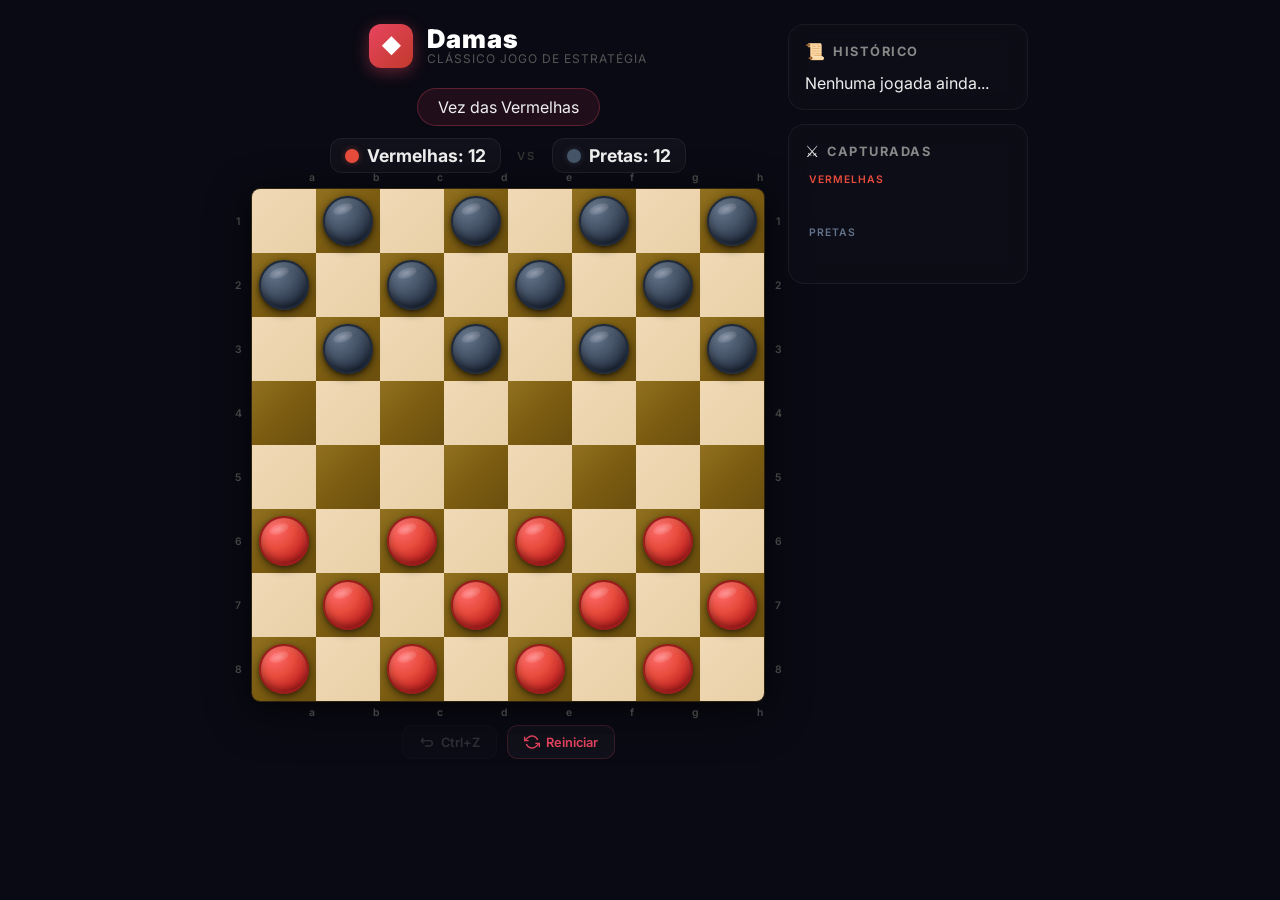
==== damas.html @ 062ff218 "asasasd" ====
<!DOCTYPE html>
<html lang="pt-BR">
<head>
  <meta charset="UTF-8">
  <meta name="viewport" content="width=device-width, initial-scale=1.0">
  <title>Jogo de Damas</title>
  <link rel="stylesheet" href="damas/style.css">
  <link href="https://fonts.googleapis.com/css2?family=Inter:wght@400;600;700;900&display=swap" rel="stylesheet">
</head>
<body>
  <canvas id="bgCanvas"></canvas>

  <div class="game-wrapper">
    <div class="left-panel">
      <div class="container">
        <div class="header">
          <div class="logo-mark">◆</div>
          <div class="header-text">
            <h1>Damas</h1>
            <p class="subtitle">Clássico jogo de estratégia</p>
          </div>
        </div>

        <div class="info-panel">
          <div id="turn-indicator" class="turn-indicator">
            <span class="turn-dot"></span>
            <span class="turn-text">Vez das Vermelhas</span>
          </div>
          <div class="scores">
            <div class="score-card red-card">
              <div class="score-icon red-icon"></div>
              <span id="red-score">12</span>
            </div>
            <span class="score-vs">vs</span>
            <div class="score-card black-card">
              <div class="score-icon black-icon"></div>
              <span id="black-score">12</span>
            </div>
          </div>
        </div>

        <div class="board-wrapper">
          <div class="board-labels top-labels">
            <span>a</span><span>b</span><span>c</span><span>d</span>
            <span>e</span><span>f</span><span>g</span><span>h</span>
          </div>
          <div class="board-labels left-labels">
            <span>1</span><span>2</span><span>3</span><span>4</span>
            <span>5</span><span>6</span><span>7</span><span>8</span>
          </div>
          <div id="board" class="board"></div>
          <div class="board-labels right-labels">
            <span>1</span><span>2</span><span>3</span><span>4</span>
            <span>5</span><span>6</span><span>7</span><span>8</span>
          </div>
          <div class="board-labels bottom-labels">
            <span>a</span><span>b</span><span>c</span><span>d</span>
            <span>e</span><span>f</span><span>g</span><span>h</span>
          </div>
          <div id="particles-container"></div>
        </div>

        <div class="controls">
          <button id="undo-btn" class="btn-undo">
            <svg width="16" height="16" viewBox="0 0 24 24" fill="none" stroke="currentColor" stroke-width="2">
              <path d="M3 10h13a4 4 0 010 8H9"/>
              <path d="M3 10l4-4M3 10l4 4"/>
            </svg>
            <span>Ctrl+Z</span>
          </button>
          <button id="reset-btn" class="btn-reset">
            <svg width="16" height="16" viewBox="0 0 24 24" fill="none" stroke="currentColor" stroke-width="2">
              <path d="M1 4v6h6M23 20v-6h-6"/>
              <path d="M20.49 9A9 9 0 005.64 5.64L1 10m22 4l-4.64 4.36A9 9 0 013.51 15"/>
            </svg>
            <span>Reiniciar</span>
          </button>
        </div>
      </div>
    </div>

    <div class="right-panel">
      <div class="panel-card">
        <div class="panel-header">
          <span class="panel-icon">📜</span>
          <h3>Histórico</h3>
        </div>
        <div id="move-history" class="move-history">
          <div class="empty-state">
            <div class="empty-icon">♟</div>
            <p>Faça a primeira jogada</p>
          </div>
        </div>
      </div>

      <div class="panel-card">
        <div class="panel-header">
          <span class="panel-icon">⚔</span>
          <h3>Capturadas</h3>
        </div>
        <div class="captured-pieces">
          <div class="captured-group">
            <div class="captured-label red-label">Vermelhas</div>
            <div id="captured-red" class="captured-row"></div>
          </div>
          <div class="captured-group">
            <div class="captured-label black-label">Pretas</div>
            <div id="captured-black" class="captured-row"></div>
          </div>
        </div>
      </div>
    </div>
  </div>

  <div id="game-over-modal" class="modal-overlay hidden">
    <div class="modal-content">
      <div class="modal-glow"></div>
      <div id="modal-icon" class="modal-icon">👑</div>
      <h2 id="modal-title"></h2>
      <p id="modal-subtitle"></p>
      <div class="modal-stats">
        <div class="stat">
          <span class="stat-value" id="modal-moves">0</span>
          <span class="stat-label">jogadas</span>
        </div>
        <div class="stat">
          <span class="stat-value" id="modal-captured">0</span>
          <span class="stat-label">capturas</span>
        </div>
      </div>
      <button id="modal-play-again">Jogar Novamente</button>
    </div>
  </div>

  <script src="damas/script.js"></script>
</body>
</html>
---- damas/style.css ----
* {
  margin: 0;
  padding: 0;
  box-sizing: border-box;
}

body {
  background: #0a0a14;
  color: #eee;
  font-family: 'Inter', -apple-system, sans-serif;
  min-height: 100vh;
  overflow-x: hidden;
}

#bgCanvas {
  position: fixed;
  inset: 0;
  z-index: 0;
  pointer-events: none;
}

.game-wrapper {
  display: flex;
  gap: 24px;
  align-items: flex-start;
  justify-content: center;
  padding: 24px;
  position: relative;
  z-index: 1;
  max-width: 1100px;
  margin: 0 auto;
}

.left-panel {
  display: flex;
  flex-direction: column;
  align-items: center;
}

.container {
  display: flex;
  flex-direction: column;
  align-items: center;
  gap: 16px;
}

.header {
  display: flex;
  align-items: center;
  gap: 14px;
  margin-bottom: 4px;
}

.logo-mark {
  width: 44px;
  height: 44px;
  background: linear-gradient(135deg, #e94560, #c0392b);
  border-radius: 12px;
  display: flex;
  align-items: center;
  justify-content: center;
  font-size: 20px;
  color: white;
  box-shadow: 0 4px 16px rgba(233, 69, 96, 0.4);
}

.header-text h1 {
  font-size: 1.6rem;
  font-weight: 900;
  color: #fff;
  letter-spacing: 1px;
  line-height: 1;
}

.subtitle {
  font-size: 0.75rem;
  color: #555;
  letter-spacing: 1px;
  text-transform: uppercase;
}

.info-panel {
  display: flex;
  flex-direction: column;
  align-items: center;
  gap: 12px;
  width: 100%;
}

.turn-indicator {
  display: flex;
  align-items: center;
  gap: 10px;
  padding: 8px 20px;
  border-radius: 100px;
  background: rgba(233, 69, 96, 0.1);
  border: 1px solid rgba(233, 69, 96, 0.3);
  transition: all 0.4s cubic-bezier(0.4, 0, 0.2, 1);
}

.turn-indicator.black-turn {
  background: rgba(100, 116, 139, 0.1);
  border-color: rgba(100, 116, 139, 0.3);
}

.turn-dot {
  width: 10px;
  height: 10px;
  border-radius: 50%;
  background: #e74c3c;
  box-shadow: 0 0 8px rgba(231, 76, 60, 0.6);
  transition: background 0.3s, box-shadow 0.3s;
}

.black-turn .turn-dot {
  background: #64748b;
  box-shadow: 0 0 8px rgba(100, 116, 139, 0.6);
}

.turn-text {
  font-size: 0.85rem;
  font-weight: 600;
  color: #ccc;
  letter-spacing: 0.5px;
}

.scores {
  display: flex;
  align-items: center;
  gap: 16px;
}

.score-card {
  display: flex;
  align-items: center;
  gap: 8px;
  padding: 6px 14px;
  border-radius: 12px;
  background: rgba(255, 255, 255, 0.03);
  border: 1px solid rgba(255, 255, 255, 0.06);
  font-size: 1.1rem;
  font-weight: 700;
  min-width: 80px;
  justify-content: center;
}

.score-icon {
  width: 14px;
  height: 14px;
  border-radius: 50%;
}

.red-icon {
  background: #e74c3c;
  box-shadow: 0 0 6px rgba(231, 76, 60, 0.4);
}

.black-icon {
  background: #475569;
  box-shadow: 0 0 6px rgba(71, 85, 105, 0.4);
}

.score-vs {
  font-size: 0.7rem;
  font-weight: 600;
  color: #333;
  text-transform: uppercase;
  letter-spacing: 2px;
}

.board-wrapper {
  position: relative;
  display: inline-block;
}

.board {
  display: grid;
  grid-template-columns: repeat(8, 64px);
  grid-template-rows: repeat(8, 64px);
  border-radius: 8px;
  box-shadow:
    0 0 0 1px rgba(139, 105, 20, 0.3),
    0 4px 24px rgba(0, 0, 0, 0.5),
    0 12px 48px rgba(0, 0, 0, 0.4);
  overflow: hidden;
}

.board-labels {
  position: absolute;
  display: flex;
  z-index: 2;
}

.top-labels, .bottom-labels {
  left: 28px;
  width: 512px;
  justify-content: space-around;
}

.top-labels { top: -18px; }
.bottom-labels { bottom: -18px; }

.left-labels, .right-labels {
  top: 0;
  bottom: 0;
  width: 20px;
  flex-direction: column;
  justify-content: space-around;
  display: flex;
}

.left-labels { left: -24px; }
.right-labels { right: -24px; }

.board-labels span {
  font-size: 0.65rem;
  color: #444;
  font-weight: 600;
  text-align: center;
}

.cell {
  width: 64px;
  height: 64px;
  display: flex;
  justify-content: center;
  align-items: center;
  position: relative;
}

.cell.light {
  background: linear-gradient(135deg, #f0d9b5 0%, #e8d0a8 100%);
}

.cell.dark {
  background: linear-gradient(135deg, #8b6914 0%, #6b4f0e 100%);
  position: relative;
}

.cell.dark::before {
  content: '';
  position: absolute;
  inset: 0;
  background: linear-gradient(135deg, rgba(255,255,255,0.05) 0%, transparent 50%);
}

.cell.dark.valid-move {
  cursor: pointer;
}

.cell.dark.valid-move::after {
  content: '';
  width: 16px;
  height: 16px;
  background: radial-gradient(circle, rgba(52, 211, 153, 0.9) 0%, rgba(52, 211, 153, 0.3) 100%);
  border-radius: 50%;
  position: absolute;
  animation: validPulse 2s ease-in-out infinite;
  z-index: 2;
}

.cell.dark.valid-jump::after {
  width: 20px;
  height: 20px;
  background: radial-gradient(circle, rgba(251, 146, 60, 0.95) 0%, rgba(251, 146, 60, 0.3) 100%);
}

.cell.dark.selected {
  background: linear-gradient(135deg, #a07850 0%, #8b6914 100%);
}

.cell.dark.selected::after {
  box-shadow: 0 0 12px rgba(255, 255, 255, 0.3);
}

.cell.dark.last-move {
  background: linear-gradient(135deg, #7a5c12 0%, #5a4008 100%);
}

.cell.dark.can-capture-cell {
  animation: captureHint 1.5s ease-in-out infinite;
}

@keyframes validPulse {
  0%, 100% { transform: scale(1); opacity: 0.7; }
  50% { transform: scale(1.2); opacity: 1; }
}

@keyframes captureHint {
  0%, 100% { box-shadow: inset 0 0 0 rgba(233, 69, 96, 0); }
  50% { box-shadow: inset 0 0 12px rgba(233, 69, 96, 0.4); }
}

.piece {
  width: 50px;
  height: 50px;
  border-radius: 50%;
  cursor: pointer;
  position: relative;
  transition: transform 0.2s cubic-bezier(0.4, 0, 0.2, 1),
              box-shadow 0.2s cubic-bezier(0.4, 0, 0.2, 1);
  z-index: 1;
}

.piece::before {
  content: '';
  position: absolute;
  inset: 4px;
  border-radius: 50%;
}

.piece::after {
  content: '';
  position: absolute;
  top: 6px;
  left: 8px;
  width: 20px;
  height: 10px;
  background: radial-gradient(ellipse, rgba(255,255,255,0.3) 0%, transparent 100%);
  border-radius: 50%;
  transform: rotate(-20deg);
}

.piece:hover {
  transform: scale(1.1) translateY(-2px);
  z-index: 3;
}

.piece.red {
  background: radial-gradient(circle at 30% 25%, #ff6b6b 0%, #e74c3c 40%, #b91c1c 80%, #7f1d1d 100%);
  border: 2px solid #991b1b;
  box-shadow:
    0 3px 10px rgba(0, 0, 0, 0.5),
    0 1px 3px rgba(0, 0, 0, 0.3),
    inset 0 -3px 6px rgba(0, 0, 0, 0.3),
    inset 0 3px 6px rgba(255, 255, 255, 0.1);
}

.piece.red:hover {
  box-shadow:
    0 6px 20px rgba(231, 76, 60, 0.4),
    0 3px 8px rgba(0, 0, 0, 0.4),
    inset 0 -3px 6px rgba(0, 0, 0, 0.3),
    inset 0 3px 6px rgba(255, 255, 255, 0.1);
}

.piece.black {
  background: radial-gradient(circle at 30% 25%, #64748b 0%, #475569 40%, #1e293b 80%, #0f172a 100%);
  border: 2px solid #1e293b;
  box-shadow:
    0 3px 10px rgba(0, 0, 0, 0.6),
    0 1px 3px rgba(0, 0, 0, 0.4),
    inset 0 -3px 6px rgba(0, 0, 0, 0.4),
    inset 0 3px 6px rgba(255, 255, 255, 0.08);
}

.piece.black:hover {
  box-shadow:
    0 6px 20px rgba(71, 85, 105, 0.5),
    0 3px 8px rgba(0, 0, 0, 0.5),
    inset 0 -3px 6px rgba(0, 0, 0, 0.4),
    inset 0 3px 6px rgba(255, 255, 255, 0.08);
}

.piece.king::after {
  content: '♛';
  position: absolute;
  top: 50%;
  left: 50%;
  transform: translate(-50%, -50%);
  font-size: 26px;
  color: #fbbf24;
  filter: drop-shadow(0 0 4px rgba(251, 191, 36, 0.8));
  width: auto;
  height: auto;
  background: none;
  border-radius: 0;
}

.piece.selected {
  transform: scale(1.15) translateY(-4px);
  z-index: 4;
}

.piece.selected.red {
  box-shadow:
    0 0 0 3px rgba(251, 191, 36, 0.8),
    0 0 20px rgba(251, 191, 36, 0.3),
    0 8px 24px rgba(0, 0, 0, 0.5);
}

.piece.selected.black {
  box-shadow:
    0 0 0 3px rgba(251, 191, 36, 0.8),
    0 0 20px rgba(251, 191, 36, 0.2),
    0 8px 24px rgba(0, 0, 0, 0.5);
}

.piece.can-capture {
  animation: canCapturePulse 1.2s ease-in-out infinite;
}

.piece.captured-anim {
  animation: pieceCaptured 0.6s cubic-bezier(0.4, 0, 0.2, 1) forwards;
}

.piece.promoted-anim {
  animation: piecePromoted 0.8s cubic-bezier(0.34, 1.56, 0.64, 1);
}

@keyframes canCapturePulse {
  0%, 100% { box-shadow: 0 0 0 2px rgba(239, 68, 68, 0.6), 0 0 12px rgba(239, 68, 68, 0.3); }
  50% { box-shadow: 0 0 0 4px rgba(239, 68, 68, 0.8), 0 0 24px rgba(239, 68, 68, 0.5); }
}

@keyframes pieceCaptured {
  0% { transform: scale(1); opacity: 1; }
  20% { transform: scale(1.3); opacity: 0.8; }
  100% { transform: scale(0) rotate(180deg); opacity: 0; }
}

@keyframes piecePromoted {
  0% { transform: scale(1) rotate(0deg); }
  30% { transform: scale(1.3) rotate(180deg); }
  100% { transform: scale(1) rotate(360deg); }
}

.controls {
  display: flex;
  gap: 10px;
  margin-top: 8px;
}

.btn-undo, .btn-reset {
  display: flex;
  align-items: center;
  gap: 6px;
  padding: 8px 16px;
  font-size: 0.8rem;
  font-weight: 600;
  border: 1px solid rgba(255, 255, 255, 0.08);
  border-radius: 10px;
  cursor: pointer;
  transition: all 0.2s;
  font-family: 'Inter', sans-serif;
  background: rgba(255, 255, 255, 0.03);
  color: #999;
}

.btn-undo:hover:not(:disabled), .btn-reset:hover {
  background: rgba(255, 255, 255, 0.06);
  border-color: rgba(255, 255, 255, 0.15);
  color: #ddd;
  transform: translateY(-1px);
}

.btn-undo:disabled {
  opacity: 0.25;
  cursor: not-allowed;
}

.btn-reset {
  border-color: rgba(233, 69, 96, 0.2);
  color: #e94560;
}

.btn-reset:hover {
  background: rgba(233, 69, 96, 0.1);
  border-color: rgba(233, 69, 96, 0.4);
}

.right-panel {
  display: flex;
  flex-direction: column;
  gap: 14px;
  width: 240px;
}

.panel-card {
  background: rgba(15, 15, 25, 0.6);
  border: 1px solid rgba(255, 255, 255, 0.06);
  border-radius: 16px;
  padding: 16px;
  backdrop-filter: blur(10px);
}

.panel-header {
  display: flex;
  align-items: center;
  gap: 8px;
  margin-bottom: 12px;
}

.panel-header h3 {
  font-size: 0.8rem;
  font-weight: 700;
  color: #888;
  text-transform: uppercase;
  letter-spacing: 1.5px;
}

.panel-icon {
  font-size: 1rem;
}

.move-history {
  max-height: 320px;
  overflow-y: auto;
  display: flex;
  flex-direction: column;
  gap: 2px;
}

.move-history::-webkit-scrollbar { width: 3px; }
.move-history::-webkit-scrollbar-track { background: transparent; }
.move-history::-webkit-scrollbar-thumb { background: rgba(255,255,255,0.1); border-radius: 3px; }

.empty-state {
  display: flex;
  flex-direction: column;
  align-items: center;
  gap: 8px;
  padding: 20px;
  color: #444;
}

.empty-icon {
  font-size: 2rem;
  opacity: 0.3;
}

.empty-state p {
  font-size: 0.75rem;
  font-style: italic;
}

.move-entry {
  display: flex;
  align-items: center;
  gap: 8px;
  padding: 5px 8px;
  border-radius: 8px;
  transition: background 0.15s;
  font-size: 0.8rem;
}

.move-entry:hover {
  background: rgba(255, 255, 255, 0.04);
}

.move-number {
  color: #444;
  min-width: 22px;
  font-size: 0.7rem;
  font-weight: 600;
}

.move-dot {
  width: 6px;
  height: 6px;
  border-radius: 50%;
  flex-shrink: 0;
}

.move-dot.red { background: #e74c3c; box-shadow: 0 0 4px rgba(231, 76, 60, 0.5); }
.move-dot.black { background: #475569; box-shadow: 0 0 4px rgba(71, 85, 105, 0.5); }

.move-text {
  color: #bbb;
  font-family: 'SF Mono', 'Fira Code', monospace;
  font-size: 0.75rem;
}

.move-capture { color: #fb923c; font-weight: 600; }
.move-king { color: #fbbf24; font-weight: 600; }

.captured-pieces {
  display: flex;
  flex-direction: column;
  gap: 12px;
}

.captured-group {
  display: flex;
  flex-direction: column;
  gap: 6px;
}

.captured-label {
  font-size: 0.65rem;
  font-weight: 600;
  text-transform: uppercase;
  letter-spacing: 1px;
  padding-left: 4px;
}

.red-label { color: #e74c3c; }
.black-label { color: #64748b; }

.captured-row {
  display: flex;
  flex-wrap: wrap;
  gap: 3px;
  min-height: 22px;
}

.captured-piece {
  width: 22px;
  height: 22px;
  border-radius: 50%;
  opacity: 0.6;
  animation: capturedAppear 0.3s cubic-bezier(0.34, 1.56, 0.64, 1);
  position: relative;
}

.captured-piece.red {
  background: radial-gradient(circle at 30% 25%, #ff6b6b, #b91c1c);
  border: 1px solid #7f1d1d;
}

.captured-piece.black {
  background: radial-gradient(circle at 30% 25%, #64748b, #0f172a);
  border: 1px solid #1e293b;
}

.captured-piece.king {
  opacity: 0.9;
  box-shadow: 0 0 6px rgba(251, 191, 36, 0.4);
}

.captured-piece.king::after {
  content: '♛';
  position: absolute;
  top: 50%;
  left: 50%;
  transform: translate(-50%, -50%);
  font-size: 12px;
  color: #fbbf24;
}

@keyframes capturedAppear {
  0% { transform: scale(0); opacity: 0; }
  100% { transform: scale(1); opacity: 0.6; }
}

.modal-overlay {
  position: fixed;
  inset: 0;
  background: rgba(0, 0, 0, 0.7);
  display: flex;
  justify-content: center;
  align-items: center;
  z-index: 100;
  backdrop-filter: blur(8px);
}

.modal-overlay.hidden { display: none; }

.modal-content {
  position: relative;
  background: rgba(15, 15, 25, 0.95);
  border: 1px solid rgba(255, 255, 255, 0.1);
  border-radius: 24px;
  padding: 40px;
  text-align: center;
  animation: modalIn 0.6s cubic-bezier(0.34, 1.56, 0.64, 1);
  min-width: 360px;
}

.modal-glow {
  position: absolute;
  top: -40px;
  left: 50%;
  transform: translateX(-50%);
  width: 200px;
  height: 100px;
  background: radial-gradient(ellipse, rgba(251, 191, 36, 0.15) 0%, transparent 100%);
  pointer-events: none;
}

.modal-icon {
  font-size: 3.5rem;
  margin-bottom: 12px;
  display: inline-block;
  animation: iconBounce 0.8s cubic-bezier(0.34, 1.56, 0.64, 1);
}

@keyframes iconBounce {
  0% { transform: scale(0) rotate(-20deg); }
  60% { transform: scale(1.2) rotate(5deg); }
  100% { transform: scale(1) rotate(0deg); }
}

.modal-content h2 {
  font-size: 1.8rem;
  font-weight: 900;
  color: #fff;
  margin-bottom: 6px;
  letter-spacing: -0.5px;
}

.modal-content p {
  color: #666;
  font-size: 0.85rem;
  margin-bottom: 24px;
}

.modal-stats {
  display: flex;
  justify-content: center;
  gap: 32px;
  margin-bottom: 28px;
  padding: 14px;
  background: rgba(255, 255, 255, 0.03);
  border-radius: 14px;
  border: 1px solid rgba(255, 255, 255, 0.05);
}

.stat {
  display: flex;
  flex-direction: column;
  gap: 2px;
}

.stat-value {
  font-size: 1.5rem;
  font-weight: 900;
  color: #e94560;
}

.stat-label {
  font-size: 0.65rem;
  color: #555;
  text-transform: uppercase;
  letter-spacing: 1px;
}

#modal-play-again {
  padding: 12px 32px;
  font-size: 0.9rem;
  font-weight: 700;
  border: none;
  border-radius: 12px;
  background: linear-gradient(135deg, #e94560, #c0392b);
  color: white;
  cursor: pointer;
  font-family: 'Inter', sans-serif;
  transition: all 0.2s;
  box-shadow: 0 4px 16px rgba(233, 69, 96, 0.3);
}

#modal-play-again:hover {
  transform: translateY(-2px);
  box-shadow: 0 6px 24px rgba(233, 69, 96, 0.4);
}

@keyframes modalIn {
  0% { transform: scale(0.8) translateY(20px); opacity: 0; }
  100% { transform: scale(1) translateY(0); opacity: 1; }
}

#particles-container {
  position: absolute;
  inset: 0;
  pointer-events: none;
  z-index: 10;
}

.confetti {
  position: absolute;
  width: 6px;
  height: 6px;
  border-radius: 2px;
  pointer-events: none;
  animation: confettiFall 1s cubic-bezier(0.4, 0, 0.2, 1) forwards;
}

@keyframes confettiFall {
  0% { transform: translate(0, 0) rotate(0deg); opacity: 1; }
  100% { transform: translate(var(--tx), var(--ty)) rotate(720deg); opacity: 0; }
}

@media (max-width: 1000px) {
  .game-wrapper {
    flex-direction: column;
    align-items: center;
    padding: 16px;
  }

  .right-panel {
    flex-direction: row;
    width: auto;
    max-width: 540px;
  }

  .panel-card {
    flex: 1;
    min-width: 200px;
  }

  .move-history { max-height: 120px; }
}

@media (max-width: 600px) {
  .board {
    grid-template-columns: repeat(8, 44px);
    grid-template-rows: repeat(8, 44px);
  }

  .cell { width: 44px; height: 44px; }
  .piece { width: 36px; height: 36px; }
  .piece.king::after { font-size: 20px; }

  .top-labels, .bottom-labels { left: 20px; width: 352px; }
  .left-labels { left: -16px; }
  .right-labels { right: -16px; }

  .header h1 { font-size: 1.3rem; }
  .subtitle { font-size: 0.65rem; }
  .logo-mark { width: 36px; height: 36px; font-size: 16px; }

  .right-panel { flex-direction: column; }
}
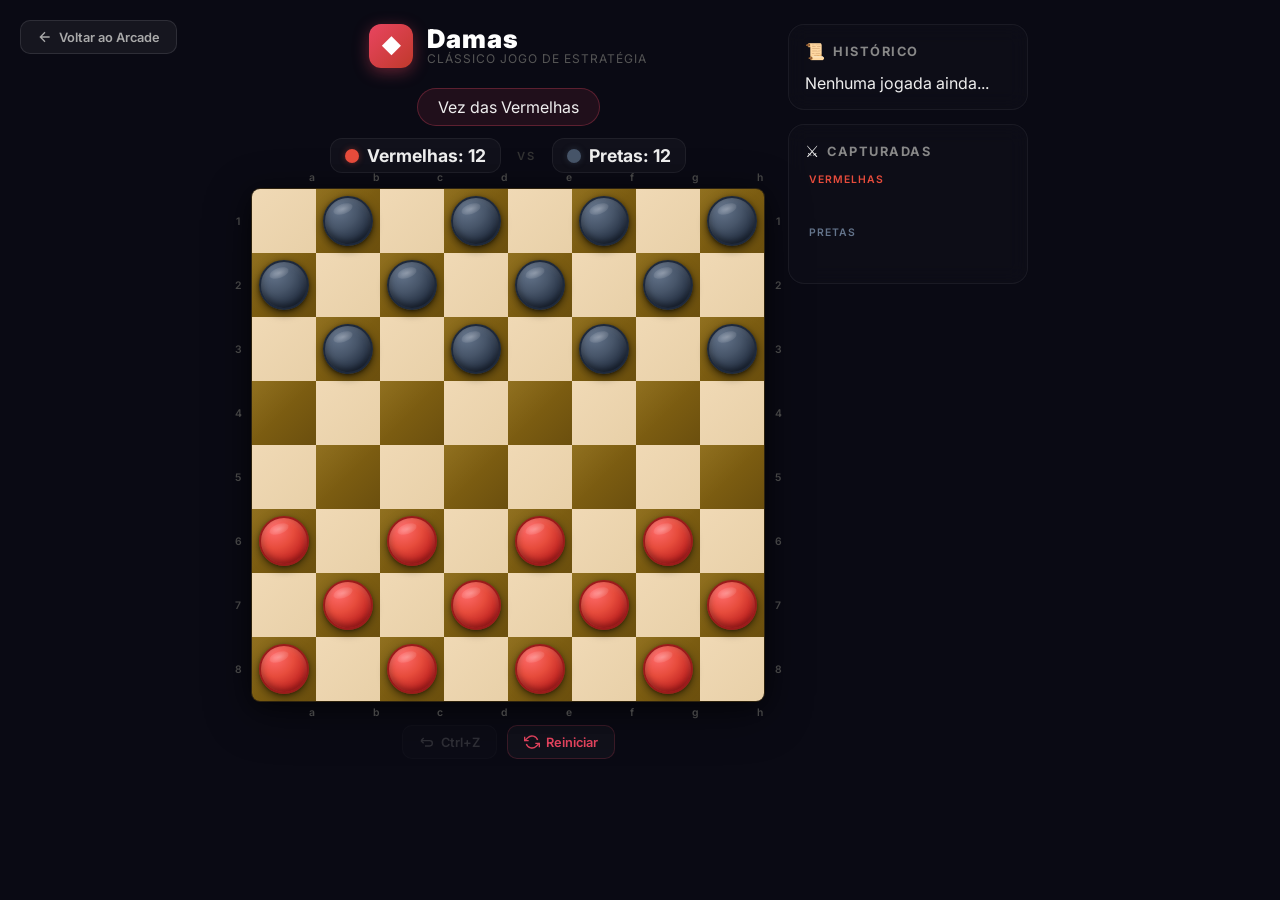
==== commit 76a86ee2: "rrrr" ====
--- a/damas.html
+++ b/damas.html
@@ -3,12 +3,25 @@
 <head>
   <meta charset="UTF-8">
   <meta name="viewport" content="width=device-width, initial-scale=1.0">
+  <meta name="theme-color" content="#0a0a0a">
+  <meta name="apple-mobile-web-app-capable" content="yes">
+  <meta name="apple-mobile-web-app-status-bar-style" content="black-translucent">
   <title>Jogo de Damas</title>
+  <link rel="icon" type="image/x-icon" href="favicon.ico">
+  <link rel="icon" type="image/png" sizes="32x32" href="assets/icons/icon-32.png">
+  <link rel="apple-touch-icon" sizes="192x192" href="assets/icons/icon-192.png">
   <link rel="stylesheet" href="damas/style.css">
   <link href="https://fonts.googleapis.com/css2?family=Inter:wght@400;600;700;900&display=swap" rel="stylesheet">
 </head>
 <body>
   <canvas id="bgCanvas"></canvas>
+  
+  <a href="index.html" class="btn-back">
+    <svg width="16" height="16" viewBox="0 0 24 24" fill="none" stroke="currentColor" stroke-width="2">
+      <path d="M19 12H5M12 19l-7-7 7-7"/>
+    </svg>
+    Voltar ao Arcade
+  </a>
 
   <div class="game-wrapper">
     <div class="left-panel">
--- a/damas/style.css
+++ b/damas/style.css
@@ -821,3 +821,61 @@
 
   .right-panel { flex-direction: column; }
 }
+
+@media (max-width: 320px) {
+  .board {
+    grid-template-columns: repeat(8, 38px);
+    grid-template-rows: repeat(8, 38px);
+  }
+
+  .cell { width: 38px; height: 38px; }
+  .piece { width: 30px; height: 30px; }
+  .piece.king::after { font-size: 16px; }
+
+  .top-labels, .bottom-labels { left: 16px; width: 304px; }
+  .board-labels span { font-size: 0.55rem; }
+
+  .header h1 { font-size: 1.1rem; }
+  .logo-mark { width: 32px; height: 32px; font-size: 14px; }
+
+  .right-panel { width: 100%; max-width: 304px; }
+  .panel-card { padding: 12px; }
+  .panel-header h3 { font-size: 0.7rem; }
+  .move-entry { font-size: 0.7rem; padding: 4px 6px; }
+  .captured-piece { width: 18px; height: 18px; }
+  .captured-piece.king::after { font-size: 10px; }
+
+  .modal-content { min-width: 280px; padding: 30px 20px; }
+  .modal-content h2 { font-size: 1.4rem; }
+  .modal-icon { font-size: 2.5rem; }
+  .stat-value { font-size: 1.2rem; }
+}
+
+.piece, .cell.dark.valid-move, .btn-undo, .btn-reset, #modal-play-again { touch-action: manipulation; }
+
+.btn-back {
+  position: fixed;
+  top: 20px;
+  left: 20px;
+  display: flex;
+  align-items: center;
+  gap: 6px;
+  padding: 8px 16px;
+  font-size: 0.8rem;
+  font-weight: 600;
+  border: 1px solid rgba(255, 255, 255, 0.1);
+  border-radius: 10px;
+  background: rgba(255, 255, 255, 0.05);
+  color: #aaa;
+  cursor: pointer;
+  font-family: 'Inter', sans-serif;
+  transition: all 0.2s;
+  text-decoration: none;
+  z-index: 100;
+}
+.btn-back:hover { background: rgba(255, 255, 255, 0.1); color: #fff; }
+
+@media (max-width: 480px) {
+  .btn-back { top: 15px; left: 15px; padding: 6px 12px; font-size: 0.75rem; }
+  .btn-back svg { width: 14px; height: 14px; }
+}
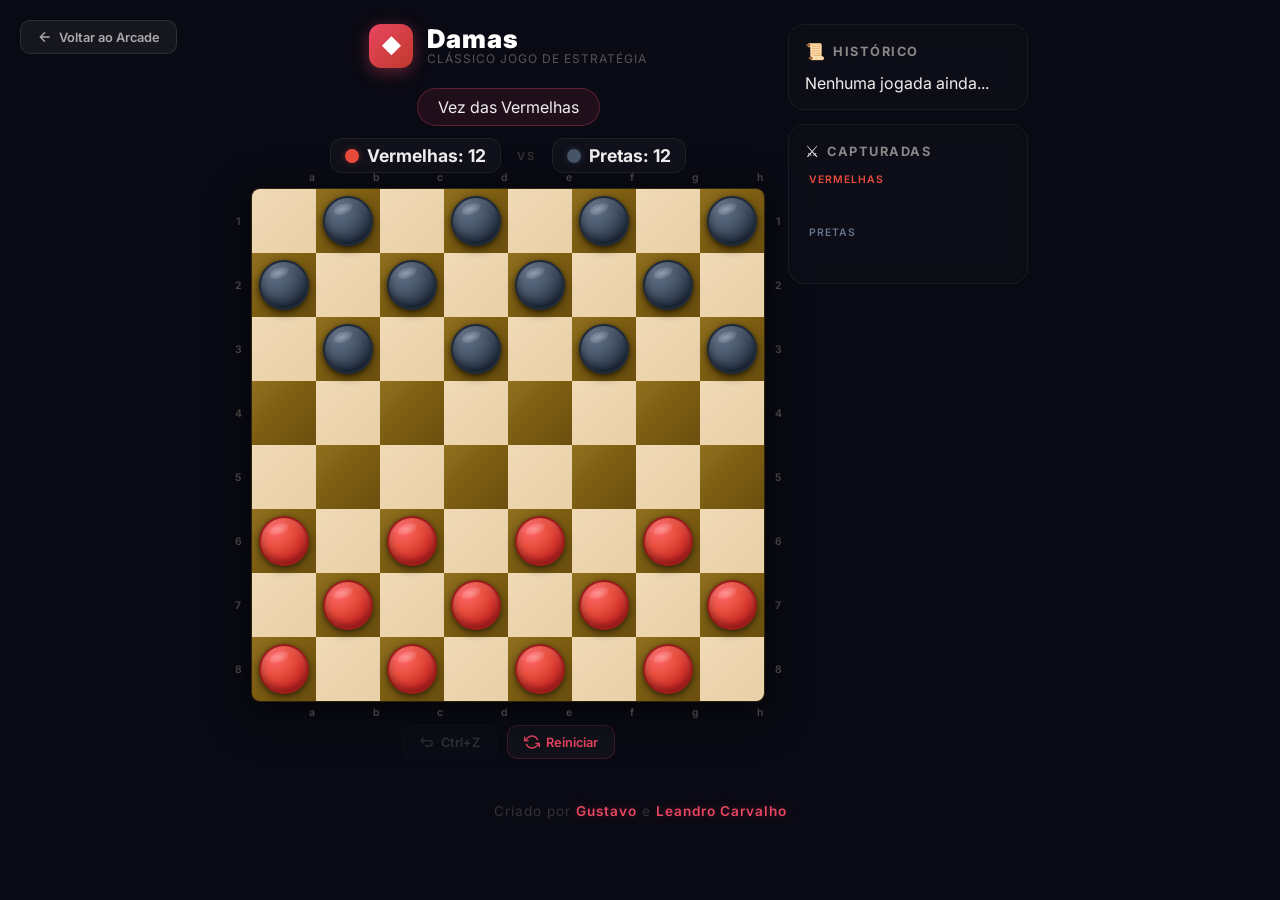
==== commit 5aad97da: "1234" ====
--- a/damas.html
+++ b/damas.html
@@ -145,6 +145,37 @@
     </div>
   </div>
 
+  <div id="update-toast" style="display:none; position:fixed; bottom:20px; left:50%; transform:translateX(-50%); background:#f59e0b; color:#000; padding:12px 24px; border-radius:8px; font-weight:600; z-index:9999; cursor:pointer; box-shadow:0 4px 12px rgba(0,0,0,0.5);">
+    Nova versão disponível! Clique aqui para atualizar
+  </div>
+
+  <script>
+    if ('serviceWorker' in navigator) {
+      window.addEventListener('load', () => {
+        navigator.serviceWorker.register('/sw.js').then(registration => {
+          registration.addEventListener('updatefound', () => {
+            const newWorker = registration.installing;
+            newWorker.addEventListener('statechange', () => {
+              if (newWorker.state === 'installed' && navigator.serviceWorker.controller) {
+                const toast = document.getElementById('update-toast');
+                toast.style.display = 'block';
+                toast.addEventListener('click', () => {
+                  newWorker.postMessage({ type: 'SKIP_WAITING' });
+                });
+              }
+            });
+          });
+        }).catch(() => {});
+      });
+
+      navigator.serviceWorker.addEventListener('controllerchange', () => {
+        window.location.reload();
+      });
+    }
+  </script>
+
   <script src="damas/script.js"></script>
+
+  <p class="credits">Criado por <span class="credit-name">Gustavo</span> e <span class="credit-name">Leandro Carvalho</span></p>
 </body>
 </html>
--- a/damas/style.css
+++ b/damas/style.css
@@ -852,6 +852,21 @@
 }
 
 .piece, .cell.dark.valid-move, .btn-undo, .btn-reset, #modal-play-again { touch-action: manipulation; }
+
+.credits {
+  color: #333;
+  font-size: 0.85rem;
+  letter-spacing: 1px;
+  text-align: center;
+  margin-top: 20px;
+  position: relative;
+  z-index: 1;
+}
+.credit-name {
+  color: #e94560;
+  font-weight: 600;
+  text-shadow: 0 0 8px rgba(233, 69, 96, 0.3);
+}
 
 .btn-back {
   position: fixed;
